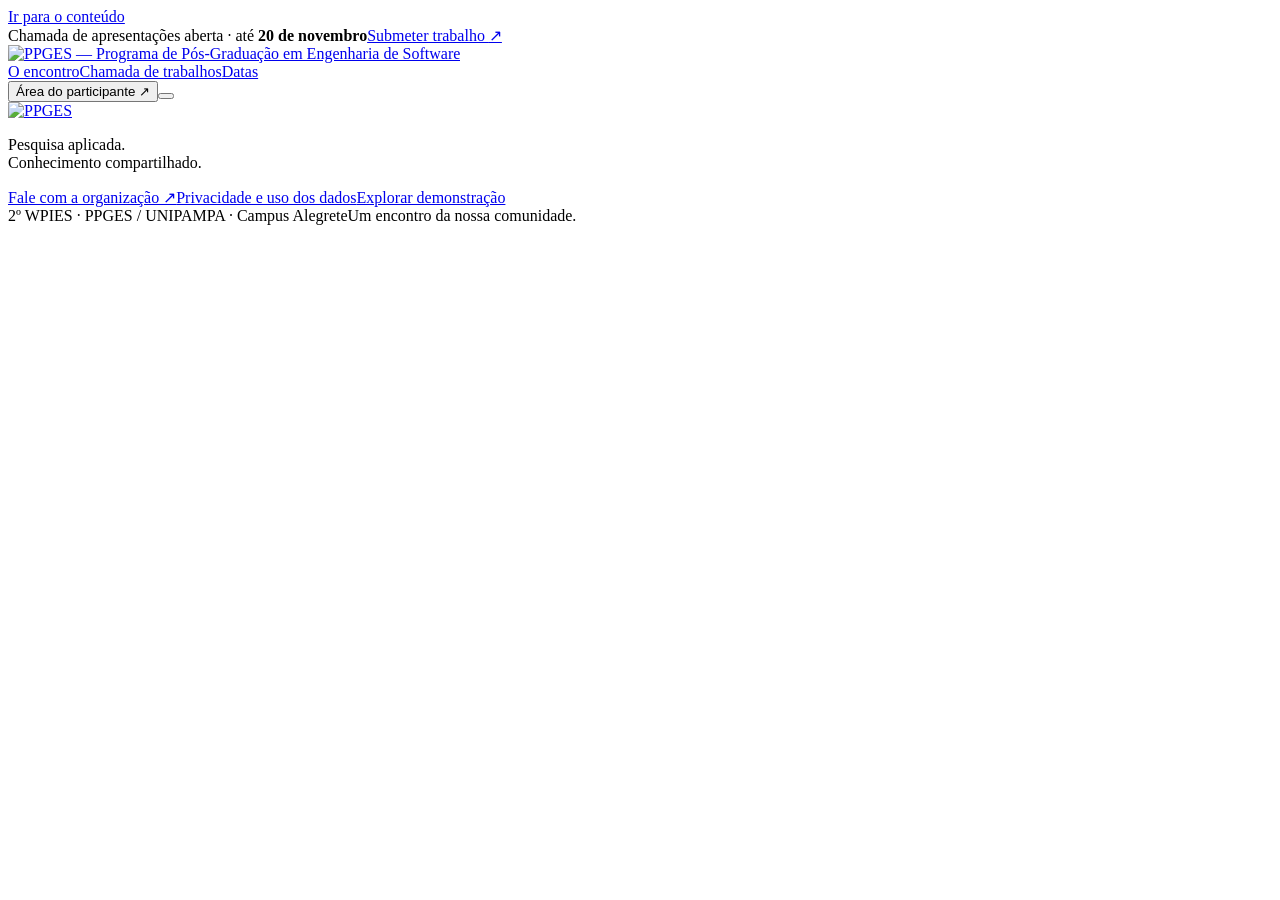
==== index.html @ 04b67c37 "Add files via upload" ====
<!doctype html>
<html lang="pt-BR">
<head>
  <meta charset="utf-8">
  <meta name="viewport" content="width=device-width,initial-scale=1">
  <meta name="theme-color" content="#05429D">
  <meta name="description" content="2º WPIES. Um encontro interno do PPGES para compartilhar pesquisas, conectar ideias e apresentar trabalhos em Engenharia de Software. Submissões de 4 a 6 páginas até 20 de novembro de 2026.">
  <meta name="referrer" content="strict-origin-when-cross-origin">
  <meta http-equiv="Content-Security-Policy" content="default-src 'self'; script-src 'self' https://accounts.google.com; style-src 'self' 'unsafe-inline' https://accounts.google.com; img-src 'self' data: https://*.googleusercontent.com https://accounts.google.com; font-src 'self'; frame-src https://script.google.com https://*.googleusercontent.com https://accounts.google.com; connect-src 'self' https://accounts.google.com https://*.googleapis.com; base-uri 'self'; form-action 'self'; object-src 'none'">
  <title>2º WPIES · Pesquisa em movimento · PPGES</title>
  <link rel="icon" type="image/svg+xml" href="assets/favicon.svg">
  <link rel="stylesheet" href="css/styles.css">
  <link rel="preload" href="assets/inter-latin.woff2" as="font" type="font/woff2" crossorigin>
  <script src="config.js" defer></script>
  <script src="js/core.js" defer></script>
  <script src="js/api.js" defer></script>
  <script src="js/demo.js" defer></script>
  <script src="js/views.js" defer></script>
  <script src="js/app.js" defer></script>
</head>
<body>
  <a class="skip-link" href="#main">Ir para o conteúdo</a>
  <div id="demo-bar" hidden></div>
  <div id="announcement" class="announcement"><span class="live-dot"></span><span id="announcement-copy">Chamada de apresentações aberta · até <strong>20 de novembro</strong></span><a href="#/submit">Submeter trabalho <span aria-hidden="true">↗</span></a></div>
  <header class="site-header">
    <div class="header-inner wrap">
      <a class="brand" href="#/" aria-label="WPIES, página inicial"><img src="assets/ppges-horizontal.png" alt="PPGES — Programa de Pós-Graduação em Engenharia de Software" width="2690" height="1134"></a>
      <nav class="desktop-nav" aria-label="Navegação principal"><a href="#evento">O encontro</a><a href="#trabalhos">Chamada de trabalhos</a><a href="#datas">Datas</a></nav>
      <div class="header-actions"><button class="button button-quiet" data-action="portal">Área do participante <span aria-hidden="true">↗</span></button><button class="menu-toggle" aria-expanded="false" aria-controls="mobile-nav" aria-label="Abrir menu"><span></span><span></span></button></div>
    </div>
    <nav id="mobile-nav" aria-label="Navegação móvel" hidden><a href="#evento">O encontro</a><a href="#trabalhos">Chamada de trabalhos</a><a href="#datas">Datas importantes</a><a href="#/mine">Área do participante</a><button class="button button-text" id="mobile-logout" data-action="logout" hidden>Sair da conta ↗</button></nav>
  </header>
  <main id="main" tabindex="-1"></main>
  <footer class="site-footer"><div class="wrap footer-top"><a href="https://cursos.unipampa.edu.br/cursos/ppges/" target="_blank" rel="noopener noreferrer"><img src="assets/ppges-horizontal.png" alt="PPGES" width="2690" height="1134"></a><p>Pesquisa aplicada.<br>Conhecimento compartilhado.</p><div><a href="mailto:ppges@unipampa.edu.br" id="footer-contact">Fale com a organização ↗</a><a href="#/privacy">Privacidade e uso dos dados</a><a href="?demo=organizer#/admin">Explorar demonstração</a></div></div><div class="wrap footer-bottom"><span>2º WPIES · PPGES / UNIPAMPA · Campus Alegrete</span><span>Um encontro da nossa comunidade.</span></div></footer>
  <div id="toast" class="toast" role="status" aria-live="polite" hidden></div>
  <dialog id="app-dialog" class="app-dialog"><div id="dialog-content"></div></dialog>
  <noscript><p class="notice">Ative o JavaScript para acessar a chamada de trabalhos e a área de submissões.</p></noscript>
</body>
</html>
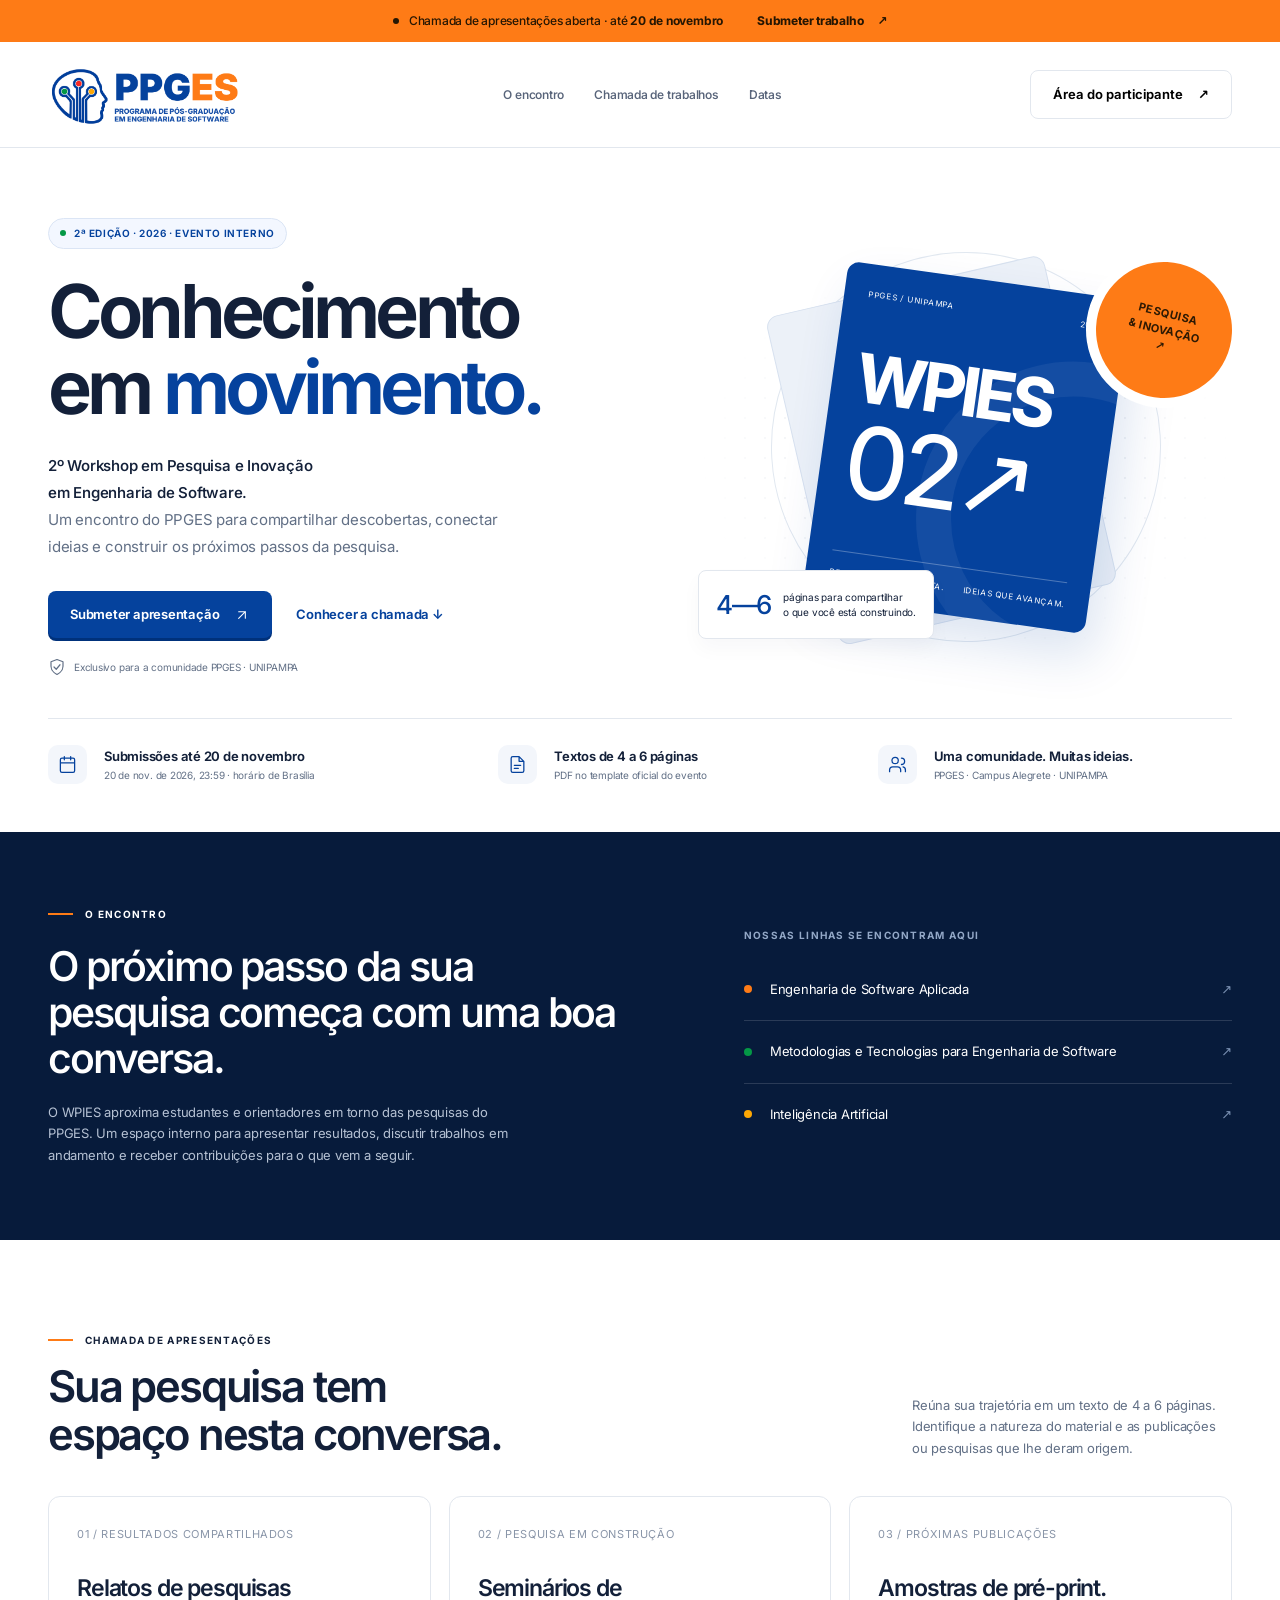
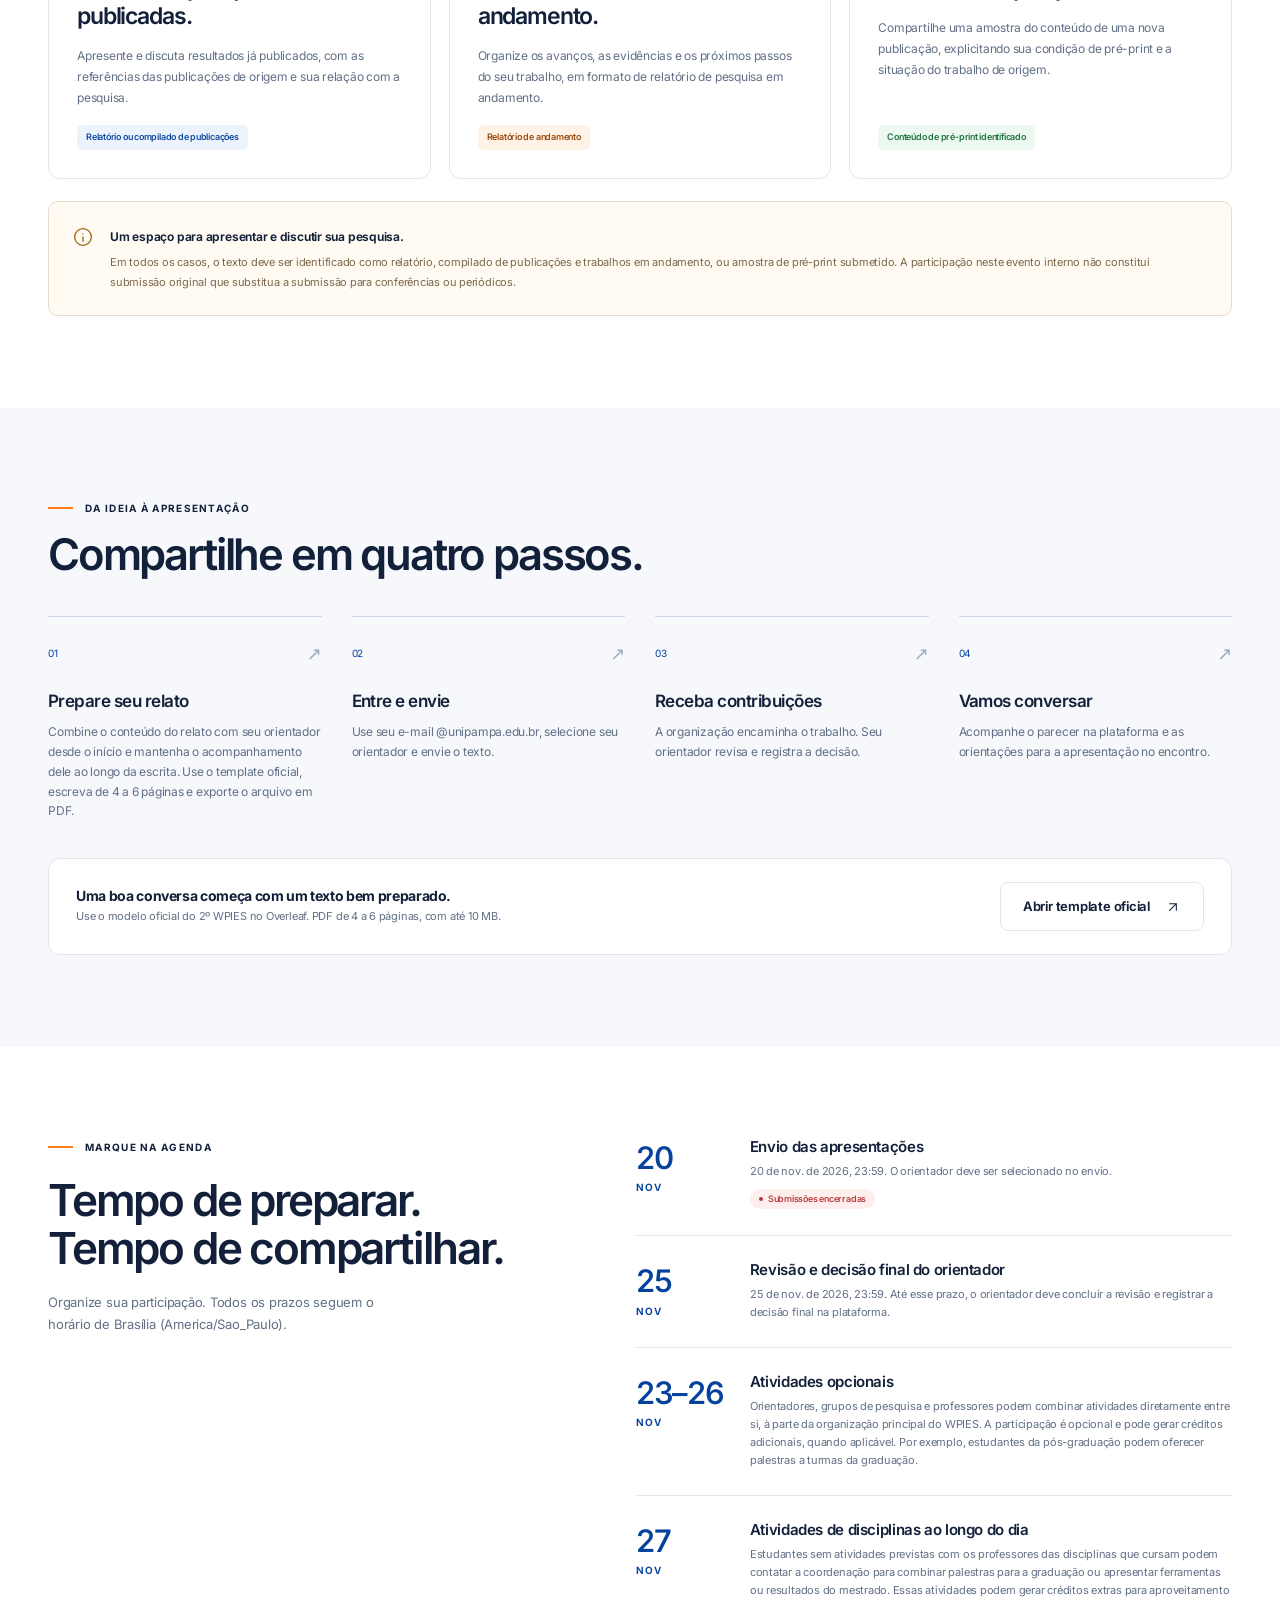
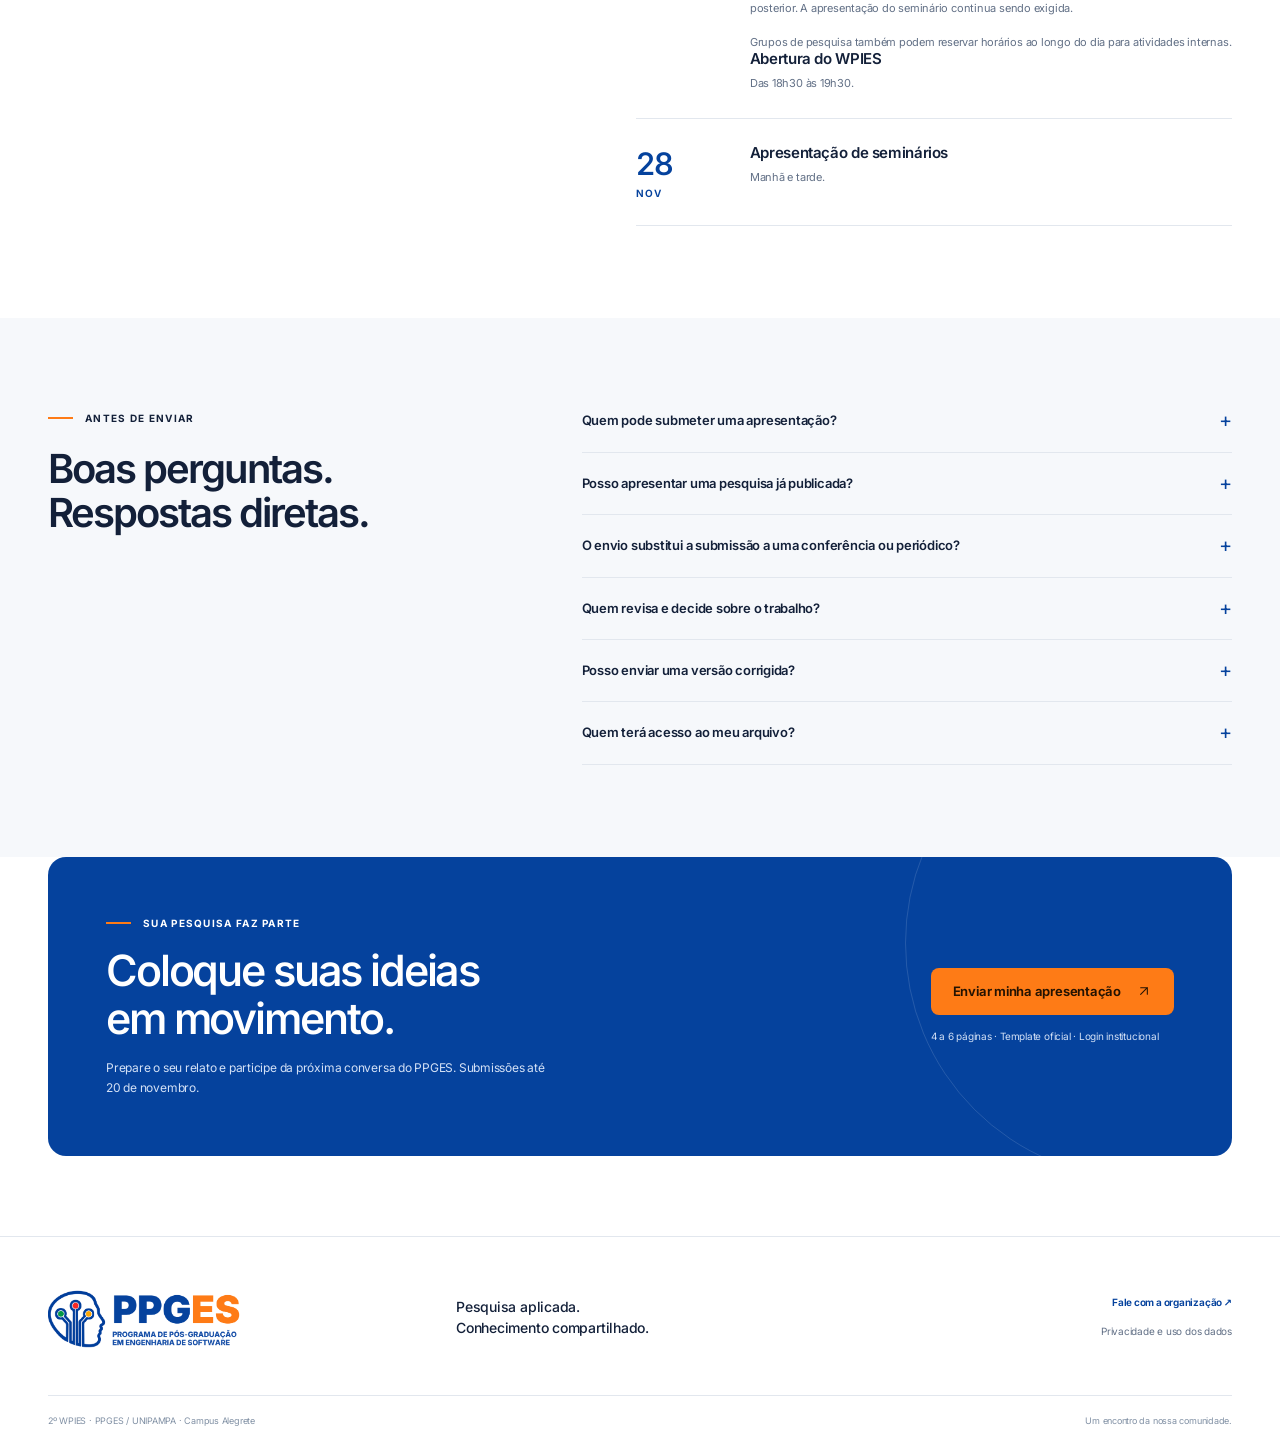
==== commit e9476329: "Update index.html" ====
--- a/index.html
+++ b/index.html
@@ -31,7 +31,7 @@
     <nav id="mobile-nav" aria-label="Navegação móvel" hidden><a href="#evento">O encontro</a><a href="#trabalhos">Chamada de trabalhos</a><a href="#datas">Datas importantes</a><a href="#/mine">Área do participante</a><button class="button button-text" id="mobile-logout" data-action="logout" hidden>Sair da conta ↗</button></nav>
   </header>
   <main id="main" tabindex="-1"></main>
-  <footer class="site-footer"><div class="wrap footer-top"><a href="https://cursos.unipampa.edu.br/cursos/ppges/" target="_blank" rel="noopener noreferrer"><img src="assets/ppges-horizontal.png" alt="PPGES" width="2690" height="1134"></a><p>Pesquisa aplicada.<br>Conhecimento compartilhado.</p><div><a href="mailto:ppges@unipampa.edu.br" id="footer-contact">Fale com a organização ↗</a><a href="#/privacy">Privacidade e uso dos dados</a><a href="?demo=organizer#/admin">Explorar demonstração</a></div></div><div class="wrap footer-bottom"><span>2º WPIES · PPGES / UNIPAMPA · Campus Alegrete</span><span>Um encontro da nossa comunidade.</span></div></footer>
+  <footer class="site-footer"><div class="wrap footer-top"><a href="https://cursos.unipampa.edu.br/cursos/ppges/" target="_blank" rel="noopener noreferrer"><img src="assets/ppges-horizontal.png" alt="PPGES" width="2690" height="1134"></a><p>Pesquisa aplicada.<br>Conhecimento compartilhado.</p><div><a href="mailto:ppges@unipampa.edu.br" id="footer-contact">Fale com a organização ↗</a><a href="#/privacy">Privacidade e uso dos dados</a></div></div><div class="wrap footer-bottom"><span>2º WPIES · PPGES / UNIPAMPA · Campus Alegrete</span><span>Um encontro da nossa comunidade.</span></div></footer>
   <div id="toast" class="toast" role="status" aria-live="polite" hidden></div>
   <dialog id="app-dialog" class="app-dialog"><div id="dialog-content"></div></dialog>
   <noscript><p class="notice">Ative o JavaScript para acessar a chamada de trabalhos e a área de submissões.</p></noscript>
--- a/css/styles.css
+++ b/css/styles.css
@@ -0,0 +1,17 @@
+@font-face{font-family:Inter;src:url('../assets/inter-latin.woff2') format('woff2');font-weight:100 900;font-display:swap}
+.icon{width:18px;height:18px;flex-shrink:0;display:inline-block}
+.hero-copy{min-width:0}
+.portal-content,.panel,.stat{min-width:0}
+.table-scroll{position:relative}
+@media(max-width:380px){.header-inner .brand{width:142px}.header-actions .button{font-size:9px;padding:9px}.header-actions{gap:7px}}
+:root{--blue:#05429d;--orange:#fe7b16;--green:#049846;--red:#f82824;--yellow:#fda704;--ink:#132039;--muted:#627086;--line:#e2e7ee;--paper:#f6f8fb;--navy:#071b3b;--radius:18px;--font:Inter,system-ui,-apple-system,BlinkMacSystemFont,'Segoe UI',sans-serif}
+*{box-sizing:border-box}html{scroll-behavior:smooth;scroll-padding-top:112px}body{margin:0;color:var(--ink);background:white;font-family:var(--font);font-size:15px;line-height:1.65;letter-spacing:-.015em}body.modal-open{overflow:hidden}button,input,select,textarea{font:inherit}button,a,input,select,textarea{-webkit-tap-highlight-color:transparent}button,a{touch-action:manipulation}button{cursor:pointer}a{color:inherit;text-decoration:none}a:hover{text-decoration:none}p,h1,h2,h3,h4{margin:0}h1,h2,h3,h4{line-height:1.1;letter-spacing:-.05em}p+p{margin-top:16px}img{display:block;max-width:100%;height:auto}svg{vertical-align:middle}button{border:0}button:disabled{cursor:not-allowed;opacity:.55}input,textarea,select{min-width:0}textarea{resize:vertical}hr{border:0;border-top:1px solid var(--line);margin:28px 0}[hidden]{display:none!important}:focus-visible{outline:3px solid var(--orange);outline-offset:4px}::selection{background:#fe7b163b}.wrap{width:min(1200px,calc(100% - 96px));margin-inline:auto}.skip-link{position:fixed;left:16px;top:-90px;background:var(--blue);color:white;padding:12px 20px;z-index:100}.skip-link:focus{top:12px}.announcement{min-height:42px;display:flex;gap:10px;align-items:center;justify-content:center;background:var(--orange);color:#251603;font-size:12px;font-weight:500;padding:10px 18px}.announcement a{font-weight:750;display:inline-flex;align-items:center;gap:14px;margin-left:24px}.live-dot{width:6px;height:6px;border-radius:50%;background:currentColor;flex-shrink:0}.site-header{background:#fffffff5;position:sticky;top:0;z-index:20;border-bottom:1px solid var(--line);backdrop-filter:blur(14px)}.header-inner{min-height:105px;display:flex;align-items:center;justify-content:space-between;gap:24px}.brand{display:block;width:207px;flex-shrink:0;padding:6px 4px}.desktop-nav{display:flex;gap:30px;font-size:12px;font-weight:550}.desktop-nav a{padding:10px 0;color:#58647a}.desktop-nav a:hover{color:var(--blue)}.header-actions{display:flex;align-items:center;gap:12px}.button{display:inline-flex;align-items:center;justify-content:center;gap:15px;padding:15px 22px;border-radius:8px;font-size:13px;font-weight:650;line-height:1.3;min-height:47px;transition:transform .2s,background .2s;white-space:normal}.button:hover:not(:disabled){transform:translateY(-2px)}.button-primary{background:var(--blue);color:white;box-shadow:0 3px 0 #00317b}.button-primary:hover{background:#06377f}.button-orange{background:var(--orange);color:#241302}.button-quiet{background:white;border:1px solid var(--line)}.button-quiet:hover{border-color:var(--blue);color:var(--blue)}.button-white{background:white;color:var(--blue)}.button-text{padding:10px 0;color:var(--blue);background:none;min-height:40px}.button-small{font-size:12px;padding:10px 13px;min-height:38px}.button-danger{color:#ad2421;background:#fff1f0}.button .icon{width:16px;height:16px}.menu-toggle{display:none;background:none;width:40px;padding:8px}.menu-toggle span{display:block;height:2px;background:var(--ink);margin:6px 0}#mobile-nav{padding:20px 28px;border-top:1px solid var(--line)}#mobile-nav a{display:block;padding:10px}.eyebrow{font-size:10px;font-weight:700;letter-spacing:.13em;text-transform:uppercase;display:flex;align-items:center;gap:12px}.eyebrow .line{width:25px;height:2px;background:var(--orange)}.pill{display:inline-flex;align-items:center;gap:8px;border-radius:30px;border:1px solid #dbe5f5;background:#f3f7ff;padding:6px 11px;color:var(--blue);font-size:10px;letter-spacing:.06em;font-weight:650;text-transform:uppercase}.pill .live-dot{color:var(--green)}
+.hero{position:relative;overflow:hidden;padding:70px 0 48px}.hero-grid{display:grid;grid-template-columns:1.12fr 1fr;gap:35px;align-items:center}.hero h1{font-size:clamp(56px,5.8vw,83px);font-weight:650;line-height:1.035;margin:24px 0 26px;letter-spacing:-.065em}.hero h1 span{color:var(--blue)}.hero-description{max-width:455px;font-size:15px;line-height:1.8;color:var(--muted)}.hero-description strong{color:var(--ink);font-weight:550}.hero-actions{display:flex;gap:24px;align-items:center;margin-top:31px;flex-wrap:wrap}.hero-note{font-size:10px;color:var(--muted);margin-top:20px;display:flex;gap:8px;align-items:center}.hero-art{height:458px;position:relative;isolation:isolate;display:flex;align-items:center;justify-content:center;transform:translateX(5px)}.art-grid{position:absolute;inset:30px 0 0;background-image:radial-gradient(#c9d1dc 1px,transparent 1px);background-size:20px 20px;opacity:.5;mask-image:radial-gradient(ellipse,black 15%,transparent 69%)}.art-orbit{position:absolute;width:390px;height:390px;border:1px solid #e1e8f0;border-radius:50%;transform:rotate(-25deg)}.art-orbit:before{content:'';position:absolute;width:10px;height:10px;background:var(--green);border:5px solid white;box-sizing:content-box;border-radius:50%;top:15px;left:88px}.art-orbit:after{content:'';position:absolute;width:7px;height:7px;background:var(--red);border-radius:50%;right:-4px;top:50%}.art-sheet-back{position:absolute;width:285px;height:337px;background:#ecf1f8;border:1px solid #d7e1ef;border-radius:12px;transform:rotate(-13deg) translate(-25px,-3px)}.art-sheet{position:relative;width:285px;height:337px;border-radius:12px;background:var(--blue);color:white;transform:rotate(8deg);padding:24px 24px 20px;box-shadow:12px 24px 50px #05429d24;overflow:hidden;display:flex;flex-direction:column;justify-content:space-between}.art-sheet:after{content:'';position:absolute;left:101px;top:67px;width:245px;height:245px;border:35px solid #ffffff0f;border-radius:50%}.art-sheet-top{display:flex;justify-content:space-between;font-size:8px;letter-spacing:.1em;z-index:1}.art-title{font-size:68px;letter-spacing:-.07em;line-height:1;font-weight:750;z-index:1}.art-title span{display:block;font-size:100px;font-weight:450;letter-spacing:-.07em}.art-sheet-bottom{font-size:8px;letter-spacing:.08em;display:flex;justify-content:space-between;border-top:1px solid #ffffff4a;padding-top:15px;z-index:1}.art-sun{position:absolute;width:136px;height:136px;top:44px;right:5px;background:var(--orange);border-radius:50%;z-index:2;display:flex;align-items:center;justify-content:center;color:#2e1a04;font-size:11px;font-weight:700;line-height:1.5;letter-spacing:.04em;transform:rotate(14deg);text-align:center;box-shadow:0 0 0 10px white}.art-caption{position:absolute;left:3px;bottom:37px;z-index:3;display:flex;align-items:center;gap:12px;font-size:10px;line-height:1.5;padding:14px 17px;background:white;border:1px solid var(--line);border-radius:8px;box-shadow:0 10px 20px #11233c08}.art-caption b{font-size:26px;color:var(--blue);font-weight:500;letter-spacing:-.05em}.hero-bottom{display:grid;grid-template-columns:1.2fr 1fr 1fr;margin-top:42px;border-top:1px solid var(--line);padding-top:26px;gap:25px}.hero-fact{display:flex;align-items:center;gap:17px}.fact-icon{width:39px;height:39px;display:grid;place-items:center;background:#f3f6fb;color:var(--blue);border-radius:10px;flex-shrink:0}.fact-icon svg{width:19px;height:19px}.hero-fact strong{display:block;font-size:13px;font-weight:650}.hero-fact small{display:block;font-size:10px;color:var(--muted)}.section{padding:92px 0}.section-header{display:flex;gap:50px;justify-content:space-between;align-items:flex-end;margin-bottom:37px}.section-header h2{font-size:clamp(32px,3.4vw,46px);font-weight:600;margin-top:15px;max-width:650px}.section-header>p{font-size:13px;color:var(--muted);max-width:320px}.section-soft{background:var(--paper)}.about{background:var(--navy);color:white;position:relative;overflow:hidden;padding:74px 0}.about-grid{display:grid;grid-template-columns:1.2fr 1fr;gap:110px;align-items:center}.about h2{font-size:41px;font-weight:550;line-height:1.13;margin:20px 0}.about p{font-size:13px;color:#b5c1d3;max-width:470px}.research-lines{list-style:none;margin:0;padding:0}.research-lines li{padding:20px 0;border-bottom:1px solid #ffffff24;font-size:13px;display:flex;gap:18px;align-items:center}.research-lines li:last-child{border-bottom:0}.research-dot{width:8px;height:8px;border-radius:50%;background:var(--orange);flex-shrink:0}.research-lines li:nth-child(2) .research-dot{background:var(--green)}.research-lines li:nth-child(3) .research-dot{background:var(--yellow)}.research-lines li span:last-child{color:#7b91b3;margin-left:auto}.format-grid{display:grid;grid-template-columns:repeat(3,1fr);gap:18px}.format-card{border:1px solid var(--line);border-radius:12px;padding:28px;background:white;display:flex;flex-direction:column;align-items:start;min-height:283px}.format-number{font-size:11px;color:#8995a8;margin-bottom:32px;letter-spacing:.06em}.format-card h3{font-size:23px;line-height:1.2;max-width:230px;font-weight:600;margin-bottom:14px}.format-card p{font-size:12px;color:var(--muted);line-height:1.75}.format-label{font-size:9px;background:#edf3fd;color:var(--blue);padding:5px 9px;border-radius:5px;font-weight:550;margin-top:auto;align-self:start}.format-card:nth-child(2) .format-label{background:#fff2e7;color:#944200}.format-card:nth-child(3) .format-label{background:#edf8f1;color:#146d35}.academic-notice{display:flex;gap:17px;border:1px solid #e7dcca;background:#fffbf3;border-radius:10px;padding:22px 24px;margin-top:22px}.academic-notice svg{color:#9d6411;flex-shrink:0;width:20px;height:20px;margin-top:3px}.academic-notice strong{font-size:12px;font-weight:650}.academic-notice p{font-size:11px;color:#7b674b;margin-top:4px;line-height:1.8}.steps{display:grid;grid-template-columns:repeat(4,1fr);gap:30px}.step{border-top:1px solid #ced8e6;padding-top:22px}.step-index{display:flex;align-items:center;justify-content:space-between;font-size:10px;color:var(--blue);margin-bottom:23px}.step-index span{font-size:18px;color:#9aabc1}.step h3{font-size:17px;letter-spacing:-.03em;margin-bottom:12px;font-weight:600}.step p{font-size:12px;color:var(--muted)}.template-strip{border:1px solid var(--line);border-radius:12px;padding:23px 27px;display:flex;gap:20px;justify-content:space-between;align-items:center;margin-top:37px;background:white}.template-strip h3{font-size:14px;letter-spacing:-.025em}.template-strip p{font-size:11px;color:var(--muted);margin-top:4px}.dates-grid{display:grid;grid-template-columns:.9fr 1.1fr;gap:100px}.dates-intro h2{font-size:44px;font-weight:600;margin:20px 0}.dates-intro p{font-size:13px;color:var(--muted);max-width:340px}.date-row{display:grid;grid-template-columns:90px 1fr;gap:24px;padding:26px 0;border-bottom:1px solid var(--line)}.date-row:first-child{padding-top:0}.date-block{font-size:31px;letter-spacing:-.04em;color:var(--blue);font-weight:550;line-height:1.2}.date-block small{display:block;font-size:10px;font-weight:650;letter-spacing:.13em;margin-top:5px}.date-row h3{font-size:15px;letter-spacing:-.025em;font-weight:600;margin-bottom:6px}.date-row p{font-size:11px;color:var(--muted)}.date-row .tag{margin-top:9px}.faq-layout{display:grid;grid-template-columns:.8fr 1.2fr;gap:100px}.faq-layout h2{font-size:40px;font-weight:600;margin-top:20px}.faq-list details{border-bottom:1px solid var(--line);padding:20px 0}.faq-list details:first-child{padding-top:0}.faq-list summary{list-style:none;cursor:pointer;font-size:13px;font-weight:600;display:flex;justify-content:space-between;gap:22px}.faq-list summary::-webkit-details-marker{display:none}.faq-list summary:after{content:'+';font-size:20px;font-weight:400;color:var(--blue);line-height:1}.faq-list details[open] summary:after{content:'−'}.faq-list details p{font-size:12px;color:var(--muted);margin-top:15px;max-width:540px}.cta{padding:0 0 80px}.cta-panel{background:var(--blue);border-radius:18px;overflow:hidden;position:relative;padding:58px 58px;display:flex;justify-content:space-between;align-items:center;gap:40px;color:white}.cta-panel:after{content:'';position:absolute;right:-145px;top:-150px;border:1px solid #ffffff21;width:470px;height:470px;border-radius:50%;pointer-events:none}.cta-panel h2{font-size:43px;font-weight:550;line-height:1.1;margin:16px 0}.cta-panel p{font-size:12px;color:#d4e1f6;max-width:450px}.cta-action{flex-shrink:0;position:relative;z-index:1}.cta-action small{display:block;font-size:10px;margin-top:13px;color:#d4e1f6}.site-footer{border-top:1px solid var(--line);background:white}.footer-top{padding-top:37px;padding-bottom:35px;display:grid;grid-template-columns:1fr 1fr 1fr;gap:40px;align-items:center}.footer-top img{width:205px}.footer-top p{font-size:14px;font-weight:500;line-height:1.5}.footer-top>div{display:flex;flex-direction:column;gap:8px;align-items:flex-end;font-size:10px;color:var(--muted)}.footer-top>div a:first-child{color:var(--blue);font-weight:650;margin-bottom:5px}.footer-bottom{display:flex;justify-content:space-between;padding:18px 0;border-top:1px solid var(--line);font-size:9px;color:#8090a4}
+/* Portal */
+.portal-surface{background:var(--paper);min-height:620px;padding:36px 0 70px}.portal-layout{display:grid;grid-template-columns:214px minmax(0,1fr);gap:32px}.portal-sidebar{align-self:start;position:sticky;top:137px}.portal-label{font-size:9px;letter-spacing:.12em;font-weight:700;color:#8390a2;padding:14px 14px 12px;text-transform:uppercase}.portal-sidebar nav{display:flex;flex-direction:column;gap:5px}.portal-sidebar nav a{display:flex;gap:12px;align-items:center;font-size:12px;color:#61718b;padding:12px 14px;border-radius:8px}.portal-sidebar nav a.active{background:white;box-shadow:0 2px 7px #20355107;color:var(--blue);font-weight:650}.portal-sidebar svg{width:16px;height:16px}.portal-user{border-top:1px solid var(--line);margin-top:30px;padding:22px 14px}.avatar{width:37px;height:37px;border-radius:50%;background:#e2ebfb;color:var(--blue);display:grid;place-items:center;font-size:11px;font-weight:700;flex-shrink:0}.portal-user .user-name{font-size:11px;font-weight:650;margin-top:11px}.portal-user small{font-size:9px;color:var(--muted);overflow-wrap:anywhere;display:block}.portal-user button{font-size:10px;color:var(--muted);background:none;padding:10px 0}.portal-heading{display:flex;justify-content:space-between;align-items:center;gap:20px;margin:12px 0 27px}.portal-heading h1{font-size:30px;font-weight:600}.portal-heading p{font-size:11px;color:var(--muted);margin-top:10px}.breadcrumb{font-size:10px;color:var(--muted);margin-bottom:20px}.breadcrumb a{color:var(--blue)}.panel{background:white;border:1px solid var(--line);border-radius:12px;padding:26px;margin-bottom:20px}.panel h2{font-size:16px;font-weight:600;letter-spacing:-.03em}.panel-subtitle{font-size:11px;color:var(--muted);margin-top:8px}.panel-title{display:flex;justify-content:space-between;gap:16px;align-items:center;margin-bottom:24px}.stats-grid{display:grid;grid-template-columns:repeat(4,1fr);gap:14px;margin-bottom:24px}.stat{padding:22px 20px;background:white;border:1px solid var(--line);border-radius:11px}.stat-top{display:flex;align-items:center;justify-content:space-between;color:var(--muted);font-size:10px}.stat-top svg{width:15px;height:15px;color:var(--blue)}.stat strong{display:block;font-size:33px;font-weight:550;letter-spacing:-.05em;margin-top:13px;line-height:1.2}.stat small{display:block;font-size:9px;color:var(--muted);margin-top:7px}.stat.accepted strong{color:#0c8945}.dashboard-overview{display:grid;grid-template-columns:1.35fr 1fr;gap:18px}.distribution{display:flex;gap:4px;height:10px;border-radius:8px;overflow:hidden;margin:28px 0 21px;background:#eef2f7}.distribution span{min-width:4px;transition:flex .4s}.legend{display:grid;grid-template-columns:1fr 1fr;gap:12px 20px}.legend-item{display:flex;justify-content:space-between;align-items:center;gap:10px;font-size:10px;color:var(--muted)}.legend-item div{display:flex;align-items:center;gap:7px}.legend-dot{display:block;width:6px;height:6px;border-radius:50%}.legend-item b{color:var(--ink);font-weight:600}.deadline-summary{display:flex;gap:16px;align-items:center;margin:25px 0 18px}.deadline-tile{background:#fff2e7;border-radius:8px;padding:12px 18px;text-align:center;color:#9c4c07;font-size:26px;line-height:1.15}.deadline-tile small{display:block;font-size:9px;font-weight:600;letter-spacing:.1em}.deadline-summary p{font-size:11px;color:var(--muted)}.deadline-summary strong{display:block;font-size:12px;color:var(--ink);margin-bottom:4px}.table-panel{padding:0;overflow:hidden}.table-toolbar{padding:22px;display:flex;gap:14px;justify-content:space-between;align-items:center;flex-wrap:wrap}.table-toolbar h2{font-size:15px}.filters{display:flex;gap:9px;align-items:center;flex-wrap:wrap}.search-box{position:relative}.search-box svg{position:absolute;top:12px;left:11px;width:14px;height:14px;color:#8997a9}.search-box input{padding:10px 10px 10px 33px;font-size:11px;max-width:210px}.filters select{padding:10px 12px;font-size:11px;max-width:190px}.table-scroll{overflow-x:auto}table{width:100%;border-collapse:collapse;min-width:650px;text-align:left}th{font-size:9px;font-weight:600;letter-spacing:.02em;color:#8090a4;background:#fbfcfe;padding:13px 22px;border-block:1px solid var(--line)}td{font-size:11px;padding:18px 22px;border-bottom:1px solid #edf0f5;vertical-align:middle}tr:last-child td{border-bottom:0}td.title-cell{width:37%;max-width:300px}.title-cell a{display:block;font-weight:600;line-height:1.5}.title-cell a:hover{color:var(--blue)}.title-cell small{display:block;color:#8793a6;font-size:9px;margin-top:5px}.table-person{font-size:10px;line-height:1.5}.table-person small{display:block;color:var(--muted);font-size:9px}.row-arrow{padding:6px;color:var(--blue);font-size:18px}.table-footer{padding:14px 22px;font-size:9px;color:var(--muted);border-top:1px solid var(--line);display:flex;justify-content:space-between;gap:16px}.tag{display:inline-flex;border-radius:30px;padding:4px 9px;font-size:9px;font-weight:550;line-height:1.4;white-space:nowrap;align-items:center;gap:5px}.tag:before{content:'';display:block;width:4px;height:4px;border-radius:50%;background:currentColor}.tag-received{background:#edf2f9;color:#526b91}.tag-in_review{background:#eef2ff;color:#385cb9}.tag-changes_requested{background:#fff4e5;color:#92520c}.tag-accepted{background:#e9f7ee;color:#14753c}.tag-not_accepted{background:#feeeee;color:#b43836}.notice{padding:16px 18px;border-radius:8px;background:#edf4ff;color:#254d88;font-size:11px;line-height:1.8;display:flex;gap:13px;align-items:flex-start;margin-bottom:20px}.notice svg{width:17px;height:17px;flex-shrink:0;margin-top:3px}.notice.warning{background:#fff6e8;color:#895213}.notice.success{background:#edf9f0;color:#146e38}.notice.error{background:#fff1f0;color:#a22e2e}.notice a{text-decoration:underline}.empty-state{text-align:center;padding:50px 30px;background:white;border:1px solid var(--line);border-radius:12px}.empty-state h2{font-size:20px;margin:18px 0 12px}.empty-state p{font-size:12px;color:var(--muted);max-width:460px;margin:auto}.empty-state .button{margin-top:24px}.empty-symbol{width:58px;height:58px;border-radius:14px;background:#edf3fc;color:var(--blue);display:grid;place-items:center;margin:auto}.empty-symbol svg{width:24px;height:24px}.form-grid{display:grid;grid-template-columns:1fr 1fr;gap:20px}.field{display:flex;flex-direction:column;gap:7px}.field.full{grid-column:1/-1}.field label{font-size:11px;font-weight:600}.field .hint{font-size:10px;color:var(--muted);line-height:1.7}.field input,.field select,.field textarea,.filters input,.filters select{border:1px solid #dce3ec;border-radius:7px;background:white;color:var(--ink);outline-offset:2px;line-height:1.5}.field input,.field select,.field textarea{width:100%;padding:11px 13px;font-size:12px}.field input[readonly]{background:#f7f9fc;color:var(--muted)}.field textarea{min-height:108px}.field input:focus,.field select:focus,.field textarea:focus{border-color:var(--blue)}.form-section-title{display:flex;gap:13px;align-items:center;margin-bottom:23px}.form-section-title span{width:26px;height:26px;border-radius:50%;font-size:10px;display:grid;place-items:center;background:#edf3fc;color:var(--blue)}.dropzone{border:1px dashed #aabbcf;border-radius:10px;padding:28px;text-align:center;background:#fbfcff;position:relative;cursor:pointer}.dropzone.dragging{border-color:var(--blue);background:#edf4ff}.dropzone svg{width:28px;height:28px;color:var(--blue);margin-bottom:12px}.dropzone strong{display:block;font-size:12px}.dropzone p{font-size:10px;color:var(--muted);margin-top:5px}.dropzone input{position:absolute;inset:0;opacity:0;width:100%;height:100%;cursor:pointer}.dropzone:focus-within{outline:3px solid var(--orange);outline-offset:3px}.file-info{border:1px solid #cbe5d3;background:#f3fbf5;border-radius:8px;padding:13px 17px;display:flex;justify-content:space-between;align-items:center;gap:16px;margin-top:12px;font-size:11px;overflow-wrap:anywhere}.file-info small{display:block;color:var(--muted);font-size:9px}.check-label{display:flex;align-items:flex-start;gap:11px;font-size:11px;line-height:1.8;cursor:pointer}.check-label input{margin-top:5px;accent-color:var(--blue);width:15px;height:15px;flex-shrink:0}.form-actions{display:flex;justify-content:space-between;align-items:center;gap:20px;padding:4px 0}.form-actions>span{font-size:10px;color:var(--muted)}.form-error{font-size:11px;color:#ad2424;white-space:pre-line;margin-top:14px}.detail-header{display:flex;justify-content:space-between;align-items:start;gap:30px}.detail-header h2{font-size:25px;line-height:1.25;font-weight:600;max-width:660px}.detail-header small{font-size:10px;color:var(--muted);display:block;margin-top:12px}.meta-grid{display:grid;grid-template-columns:1fr 1fr;gap:20px;margin:25px 0}.meta-item dt{font-size:9px;color:var(--muted);margin-bottom:4px}.meta-item dd{margin:0;font-size:12px;font-weight:500;overflow-wrap:anywhere}.detail-text{font-size:12px;line-height:1.9;white-space:pre-wrap;overflow-wrap:anywhere}.detail-label{font-size:10px;letter-spacing:.04em;font-weight:650;margin-bottom:12px;color:var(--muted)}.review-history{list-style:none;padding:0;margin:20px 0 0}.review-history li{border-left:2px solid #dbe4f1;padding:0 0 22px 18px}.review-history li:last-child{padding-bottom:0}.review-history strong{display:block;font-size:11px;font-weight:600}.review-history small{display:block;font-size:9px;color:var(--muted);margin:5px 0}.review-history p{font-size:11px;white-space:pre-wrap;overflow-wrap:anywhere}.revision-row{padding:12px 0;border-bottom:1px solid var(--line);display:flex;justify-content:space-between;gap:20px;font-size:11px}.revision-row a{color:var(--blue)}.inline-actions{display:flex;gap:10px;flex-wrap:wrap}.roster-row{display:grid;grid-template-columns:1fr 1fr 32px;gap:10px;margin-top:12px}.roster-row input{padding:10px 12px;border:1px solid var(--line);border-radius:7px;width:100%;font-size:11px}.remove-row{background:#fff1f0;color:#ad2424;border-radius:6px;font-size:18px}.roster-head{display:grid;grid-template-columns:1fr 1fr 32px;gap:10px;font-size:9px;color:var(--muted);margin-top:20px}.settings-note{font-size:10px;color:var(--muted);margin:15px 0}.login-shell{min-height:600px;background:var(--paper);display:flex;align-items:center;justify-content:center;padding:64px 24px}.login-card{max-width:490px;width:100%;background:white;border:1px solid var(--line);padding:41px;border-radius:16px;box-shadow:0 15px 40px #172a4506}.login-card h1{font-size:29px;line-height:1.15;margin:23px 0 16px;font-weight:600}.login-card>p{font-size:12px;color:var(--muted);margin-bottom:22px}.google-button{border:1px solid #dadce0;background:white;border-radius:7px;color:#3c4043;width:100%;min-height:45px;display:flex;align-items:center;justify-content:center;gap:13px;font-size:13px;font-family:Arial,sans-serif;font-weight:500;padding:12px 20px}.google-button svg{width:18px;height:18px}.login-fineprint{font-size:10px!important;color:var(--muted);margin-top:20px}.login-card .button-text{font-size:11px}.loading-state{padding:80px 30px;text-align:center;min-height:450px;font-size:12px;color:var(--muted)}.spinner{display:block;width:26px;height:26px;margin:0 auto 16px;border:2px solid #dce5f2;border-top-color:var(--blue);border-radius:50%;animation:spin .7s linear infinite}.toast{position:fixed;bottom:25px;left:50%;transform:translateX(-50%);max-width:min(580px,calc(100% - 32px));background:var(--navy);color:white;box-shadow:0 8px 30px #0003;padding:15px 22px;z-index:100;border-radius:10px;font-size:12px}.app-dialog{border:0;border-radius:14px;width:min(500px,calc(100% - 32px));padding:30px;color:var(--ink);box-shadow:0 20px 100px #0003}.app-dialog::backdrop{background:#071b3b90;backdrop-filter:blur(3px)}.app-dialog h2{font-size:22px;margin-bottom:16px}.app-dialog p{font-size:12px;color:var(--muted)}.dialog-actions{display:flex;justify-content:flex-end;gap:12px;margin-top:26px}.demo-bar{background:#eaf3ff;border-bottom:1px solid #cbdff8;padding:9px 22px;display:flex;align-items:center;justify-content:center;gap:17px;font-size:10px;color:#1c4a8c;flex-wrap:wrap}.demo-bar strong{font-weight:700}.demo-bar select{font-size:10px;padding:4px 9px;border:1px solid #c9d9ed;border-radius:5px;background:white}.demo-bar a{text-decoration:underline}.progress-note{font-size:11px;color:var(--blue);margin-top:12px}.privacy-page{max-width:800px;padding:70px 0}.privacy-page h1{font-size:38px;margin-bottom:30px}.privacy-page h2{font-size:20px;margin:35px 0 15px}.privacy-page p,.privacy-page li{font-size:13px;color:var(--muted)}.privacy-page a{color:var(--blue);text-decoration:underline}.sr-only{position:absolute;width:1px;height:1px;margin:-1px;padding:0;clip:rect(0,0,0,0);overflow:hidden;white-space:nowrap;border:0}.error-panel{margin:70px auto;max-width:650px}
+@keyframes spin{to{transform:rotate(360deg)}}
+@media(min-width:1500px){.hero{padding-top:92px;padding-bottom:62px}.hero-art{height:490px}}
+@media(max-width:1100px){.wrap{width:calc(100% - 56px)}.desktop-nav{gap:18px}.desktop-nav a{font-size:11px}.brand{width:180px}.header-actions .button{font-size:11px;padding:12px 14px}.hero-art{transform:scale(.9);margin-inline:-20px}.hero h1{font-size:64px}.about-grid,.dates-grid,.faq-layout{gap:55px}.portal-layout{grid-template-columns:185px minmax(0,1fr);gap:20px}.stats-grid{gap:10px}.stat{padding:18px 14px}.dashboard-overview{grid-template-columns:1fr}.legend{grid-template-columns:repeat(3,1fr)}.portal-heading h1{font-size:27px}}
+@media(max-width:850px){.desktop-nav{display:none}.hero{padding:42px 0 34px}.hero-grid{grid-template-columns:1fr 1fr;gap:0}.hero h1{font-size:54px}.hero-art{transform:scale(.75);margin-inline:-50px}.hero-description{font-size:13px}.hero-actions{gap:13px}.hero-actions .button{font-size:11px;padding:14px 16px}.hero-note{font-size:9px}.hero-bottom{margin-top:10px}.hero-fact{gap:10px}.hero-fact strong{font-size:11px}.hero-fact small{font-size:9px}.section{padding:65px 0}.about{padding:55px 0}.about-grid{gap:40px}.about h2{font-size:32px}.format-card{padding:23px;min-height:315px}.format-card h3{font-size:20px}.section-header>p{max-width:255px;font-size:12px}.steps{gap:20px;grid-template-columns:1fr 1fr}.step{padding-top:18px}.step-index{margin-bottom:17px}.dates-grid,.faq-layout{gap:45px}.dates-intro h2{font-size:35px}.faq-layout h2{font-size:33px}.cta-panel{padding:40px;gap:30px}.cta-panel h2{font-size:34px}.portal-layout{grid-template-columns:1fr}.portal-sidebar{position:static;display:flex;justify-content:space-between;align-items:center;border-bottom:1px solid var(--line);padding-bottom:15px;overflow:auto}.portal-sidebar .portal-label,.portal-sidebar .portal-user{display:none}.portal-sidebar nav{flex-direction:row;white-space:nowrap}.portal-sidebar nav a{font-size:11px;padding:10px 14px}.portal-heading{margin-top:5px}.footer-top{gap:25px}.footer-top img{width:180px}.footer-top p{font-size:12px}.footer-top>div{font-size:9px}}
+@media(max-width:600px){.wrap{width:calc(100% - 40px)}html{scroll-padding-top:90px}.announcement{gap:7px;font-size:9px;flex-wrap:wrap;padding:9px 12px;min-height:42px}.announcement a{margin-left:7px;gap:5px}.announcement .live-dot{width:4px;height:4px}.header-inner{min-height:82px;gap:10px}.brand{width:163px;padding:4px 2px}.header-actions .button{font-size:10px;min-height:35px;padding:9px 12px;gap:6px}.menu-toggle{display:block;width:29px;padding:2px}.header-actions{gap:10px}.hero{padding-top:33px}.hero-grid{grid-template-columns:minmax(0,1fr)}.hero h1{font-size:clamp(38px,13vw,52px);margin:22px 0;line-height:1.04}.hero-description{font-size:13px;max-width:390px}.hero-actions{gap:22px;margin-top:26px}.hero-actions .button{padding:15px 19px;font-size:12px}.hero-note{font-size:9px;margin-top:18px}.hero-art{height:345px;margin:-13px 0 -5px;transform:scale(.79)}.art-sun{right:5px;top:8px}.art-caption{bottom:8px;left:-5px}.hero-bottom{grid-template-columns:1fr;gap:18px;padding-top:24px;margin-top:11px}.hero-fact{gap:15px}.hero-fact strong{font-size:12px}.hero-fact small{font-size:10px}.fact-icon{width:36px;height:36px}.section{padding:52px 0}.section-header{display:block;margin-bottom:27px}.section-header h2{font-size:34px;max-width:350px}.section-header>p{max-width:100%;margin-top:20px;font-size:12px}.about-grid{grid-template-columns:1fr;gap:26px}.about h2{font-size:33px;max-width:350px}.about p{font-size:12px}.research-lines li{font-size:12px;padding:17px 0}.format-grid{grid-template-columns:1fr;gap:14px}.format-card{min-height:0;padding:26px;position:relative}.format-number{margin-bottom:22px}.format-card h3{max-width:285px;font-size:24px}.format-card p{font-size:12px;margin-bottom:20px}.format-label{margin-top:0}.academic-notice{padding:20px 18px;gap:12px}.academic-notice p{font-size:10px}.steps{gap:28px 24px}.step h3{font-size:15px}.step p{font-size:11px}.template-strip{padding:22px;display:block}.template-strip .button{margin-top:18px;width:100%}.dates-grid,.faq-layout{grid-template-columns:1fr;gap:33px}.dates-intro h2{font-size:35px;max-width:330px}.date-row{padding:22px 0;grid-template-columns:76px 1fr;gap:20px}.date-row:first-child{padding-top:0}.date-block{font-size:29px}.faq-layout h2{font-size:34px}.faq-list summary{font-size:12px}.cta{padding-bottom:45px}.cta-panel{padding:32px 26px;display:block}.cta-panel h2{font-size:36px}.cta-action{margin-top:28px}.cta-action .button{width:100%}.cta-action small{text-align:center}.footer-top{grid-template-columns:1fr 1fr;gap:25px;padding-block:27px}.footer-top img{width:165px}.footer-top p{font-size:11px}.footer-top>div{grid-column:1/-1;align-items:flex-start;gap:9px;font-size:10px}.footer-bottom{display:block;font-size:9px;line-height:1.8}.footer-bottom span{display:block}.portal-surface{padding-top:20px}.portal-sidebar nav a{font-size:10px;padding:9px}.portal-sidebar nav a svg{width:13px;height:13px}.portal-layout{gap:20px}.portal-heading{display:block;margin-bottom:23px}.portal-heading h1{font-size:29px}.portal-heading .inline-actions,.portal-heading>.button{margin-top:18px}.portal-heading p{font-size:11px}.stats-grid{grid-template-columns:1fr 1fr;gap:10px}.stat{padding:17px}.stat strong{font-size:30px}.stat-top{font-size:9px}.panel{padding:21px}.panel.table-panel{padding:0}.legend{grid-template-columns:1fr 1fr;gap:13px}.table-toolbar{padding:18px}.filters{width:100%;gap:8px}.search-box{flex:1}.search-box input{width:100%;max-width:none}.filters select{max-width:135px;width:135px;font-size:10px}.form-grid{grid-template-columns:1fr;gap:19px}.form-actions{align-items:stretch;flex-direction:column-reverse;gap:14px}.form-actions .button{width:100%}.form-actions>span{text-align:center}.detail-header{display:block}.detail-header .tag{margin-top:17px}.detail-header h2{font-size:23px}.meta-grid{gap:18px;grid-template-columns:1fr}.roster-row,.roster-head{grid-template-columns:1fr 32px}.roster-head span:nth-child(2){display:none}.roster-row input:first-child{grid-column:1}.roster-row input:nth-child(2){grid-column:1}.roster-row .remove-row{grid-column:2;grid-row:1/3}.roster-row{margin-top:20px}.login-shell{padding:40px 20px;min-height:550px}.login-card{padding:30px 25px}.login-card h1{font-size:29px}.demo-bar{gap:7px 13px;padding:9px 13px;justify-content:flex-start;font-size:9px}.inline-actions .button{flex:1}.privacy-page{padding:45px 0}.privacy-page h1{font-size:32px}.dropzone{padding:24px 18px}}
+@media(prefers-reduced-motion:reduce){html{scroll-behavior:auto}*,*:before,*:after{animation:none!important;transition:none!important}}
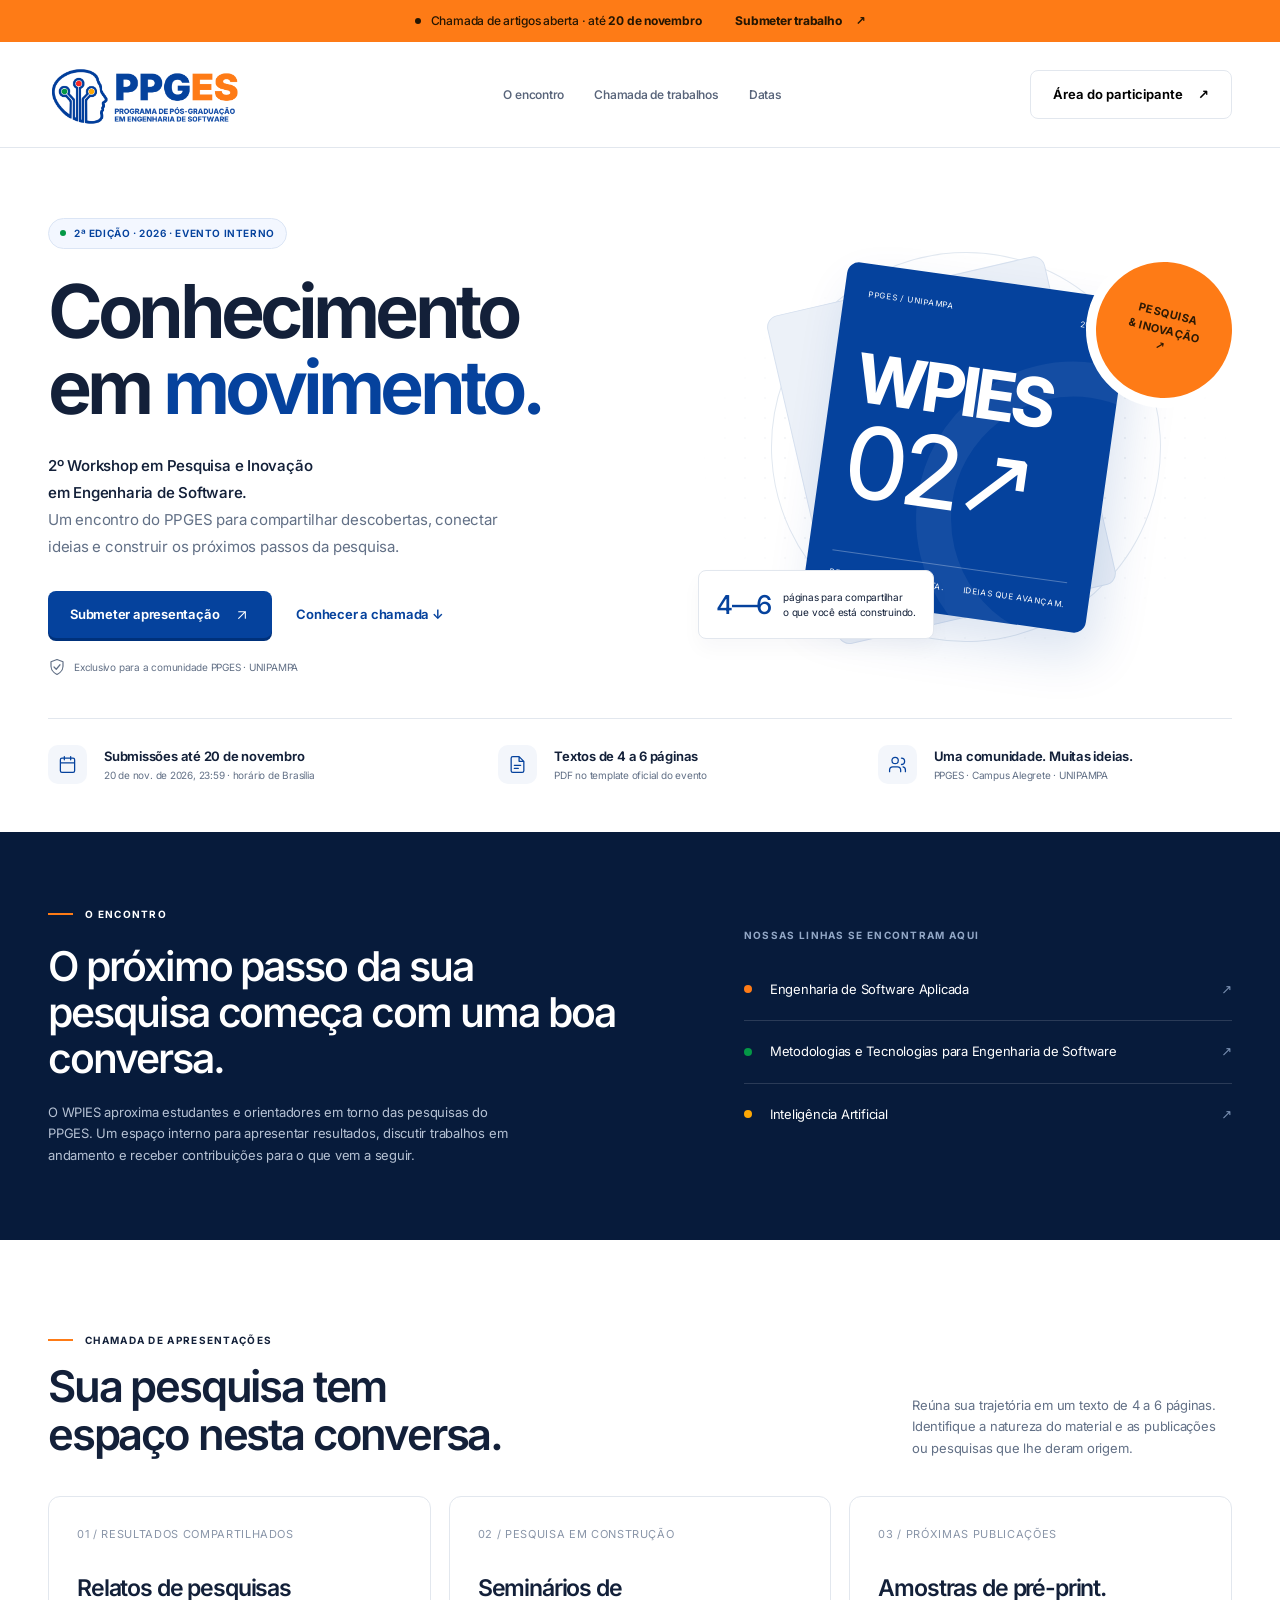
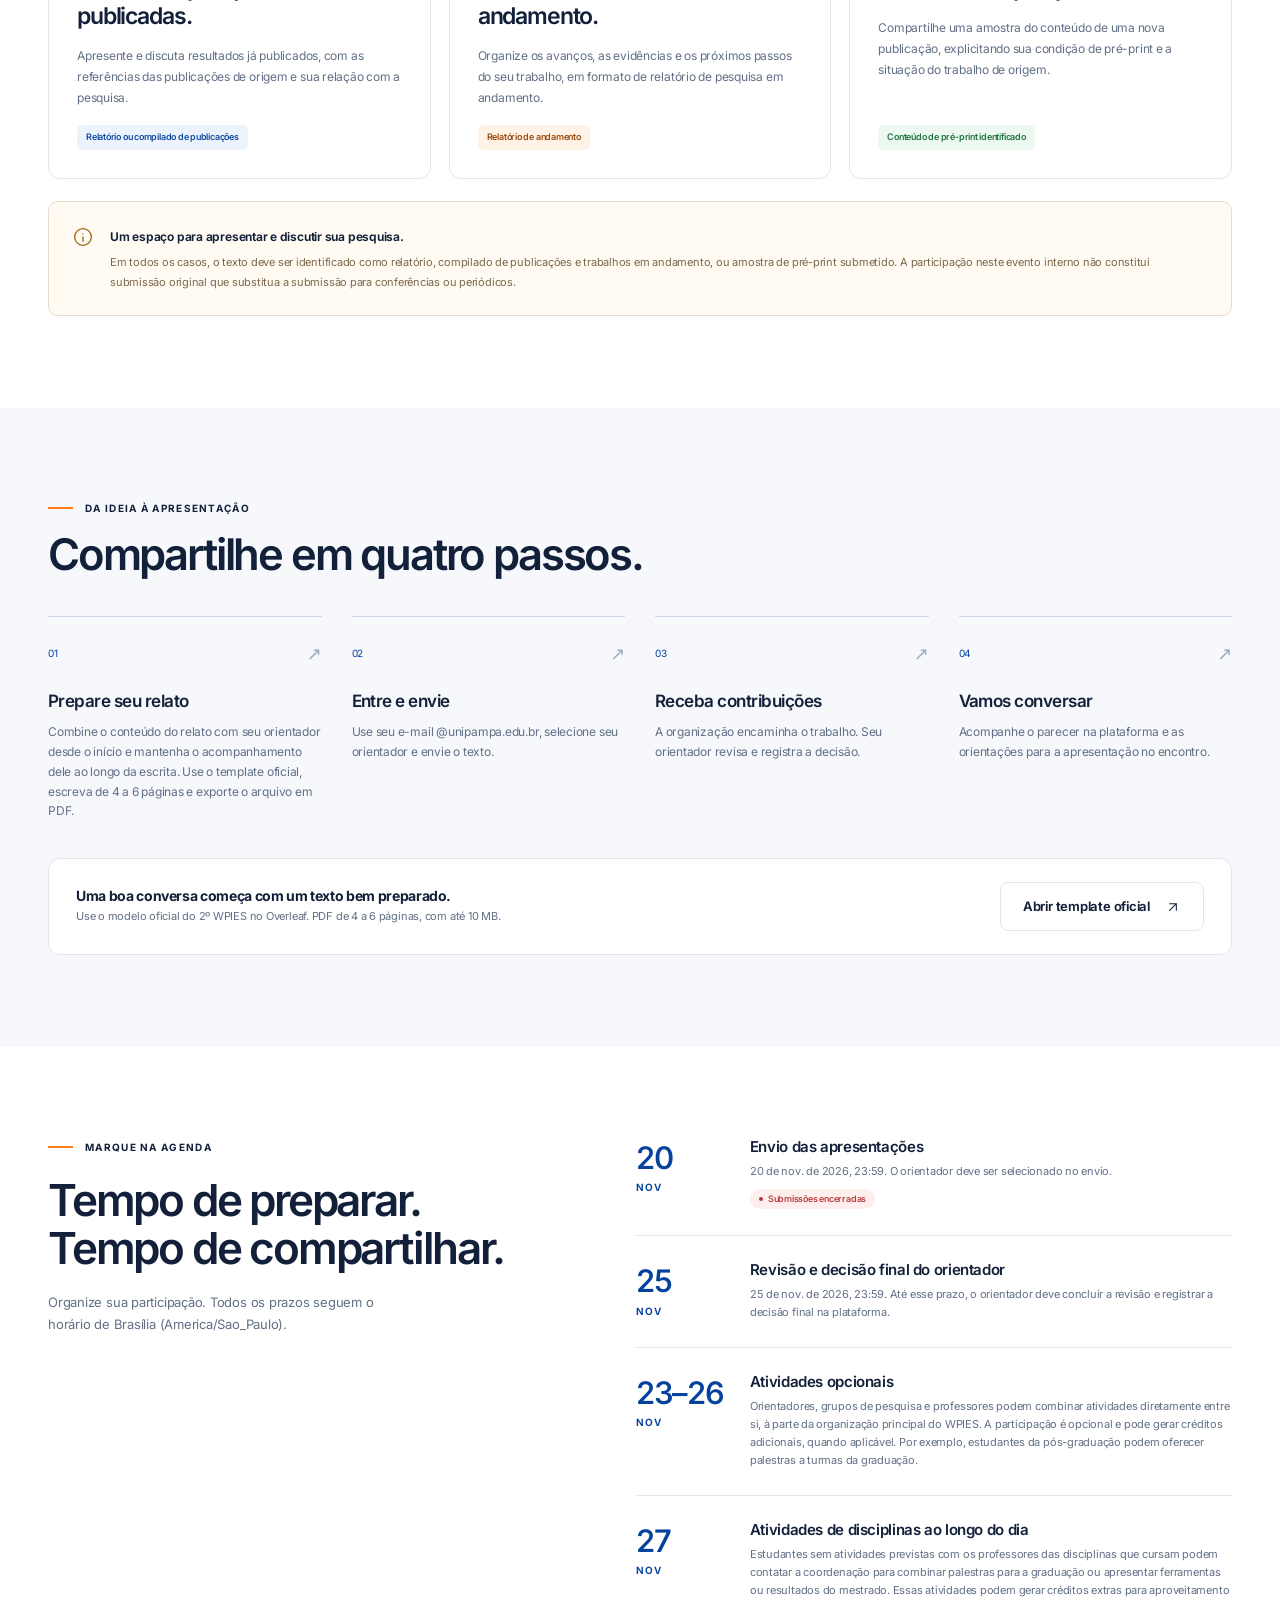
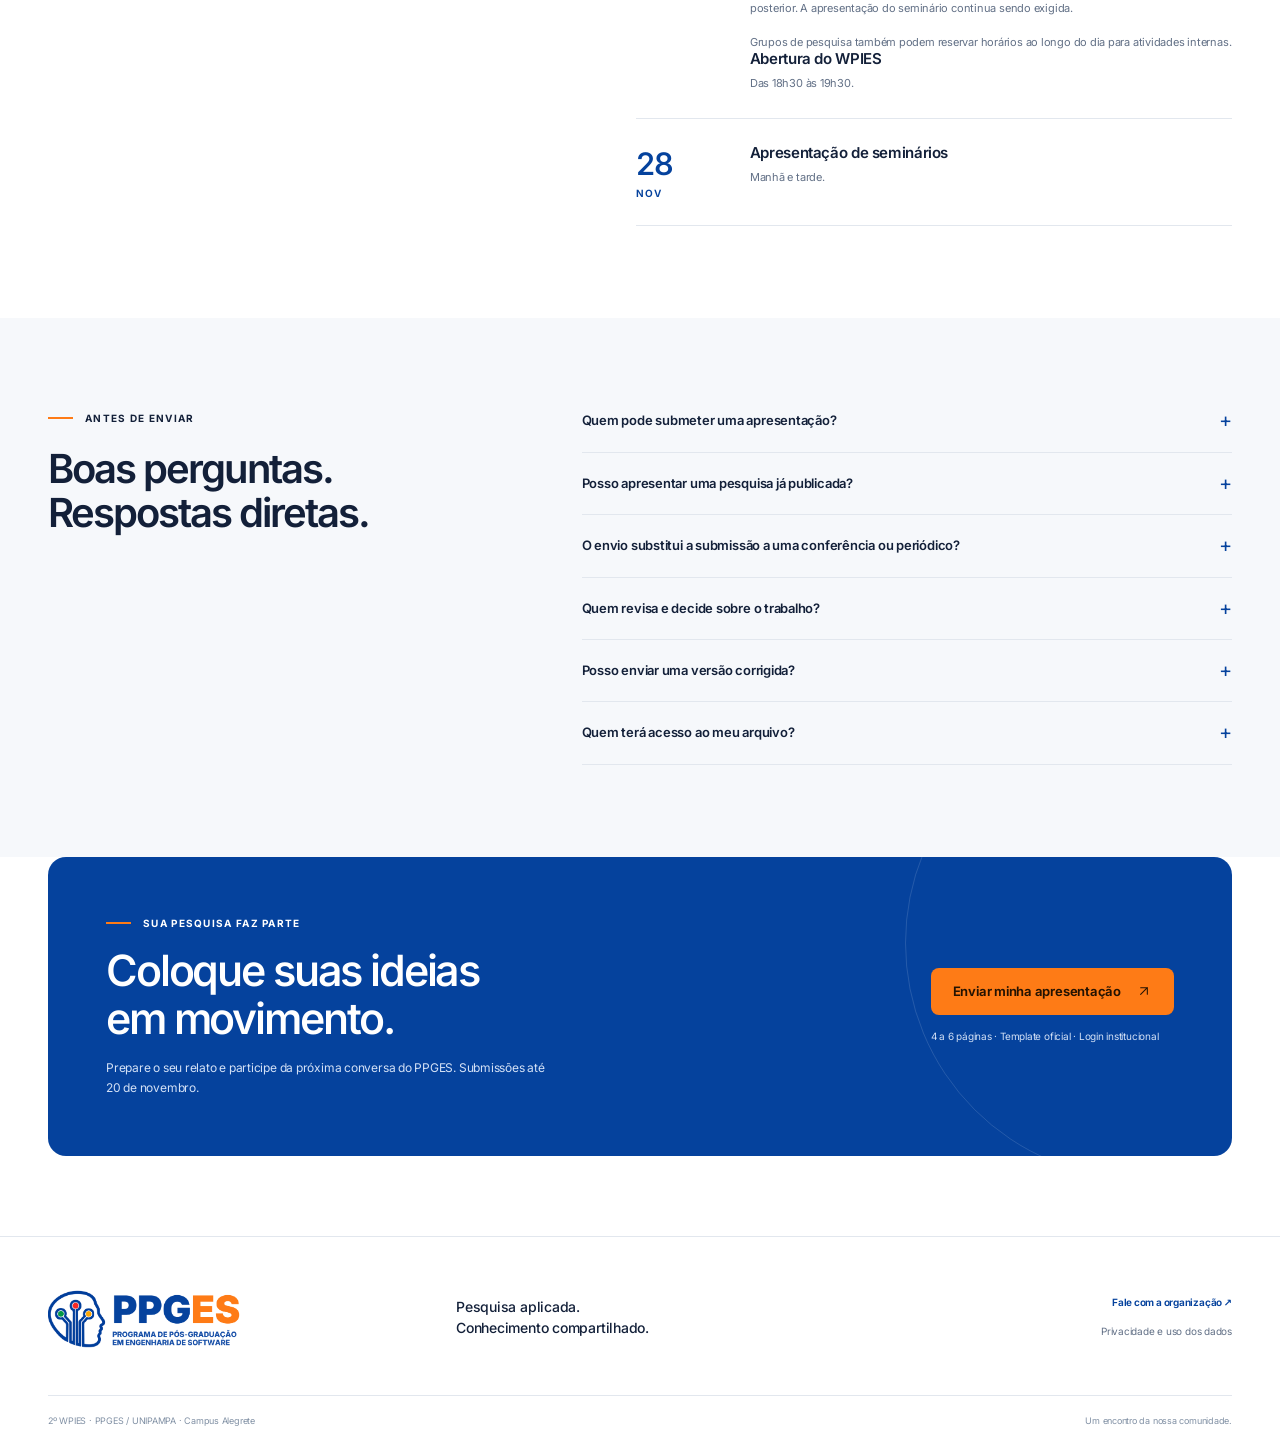
==== commit 950e88fe: "Update index.html" ====
--- a/index.html
+++ b/index.html
@@ -21,7 +21,7 @@
 <body>
   <a class="skip-link" href="#main">Ir para o conteúdo</a>
   <div id="demo-bar" hidden></div>
-  <div id="announcement" class="announcement"><span class="live-dot"></span><span id="announcement-copy">Chamada de apresentações aberta · até <strong>20 de novembro</strong></span><a href="#/submit">Submeter trabalho <span aria-hidden="true">↗</span></a></div>
+  <div id="announcement" class="announcement"><span class="live-dot"></span><span id="announcement-copy">Chamada de artigos aberta · até <strong>20 de novembro</strong></span><a href="#/submit">Submeter trabalho <span aria-hidden="true">↗</span></a></div>
   <header class="site-header">
     <div class="header-inner wrap">
       <a class="brand" href="#/" aria-label="WPIES, página inicial"><img src="assets/ppges-horizontal.png" alt="PPGES — Programa de Pós-Graduação em Engenharia de Software" width="2690" height="1134"></a>
